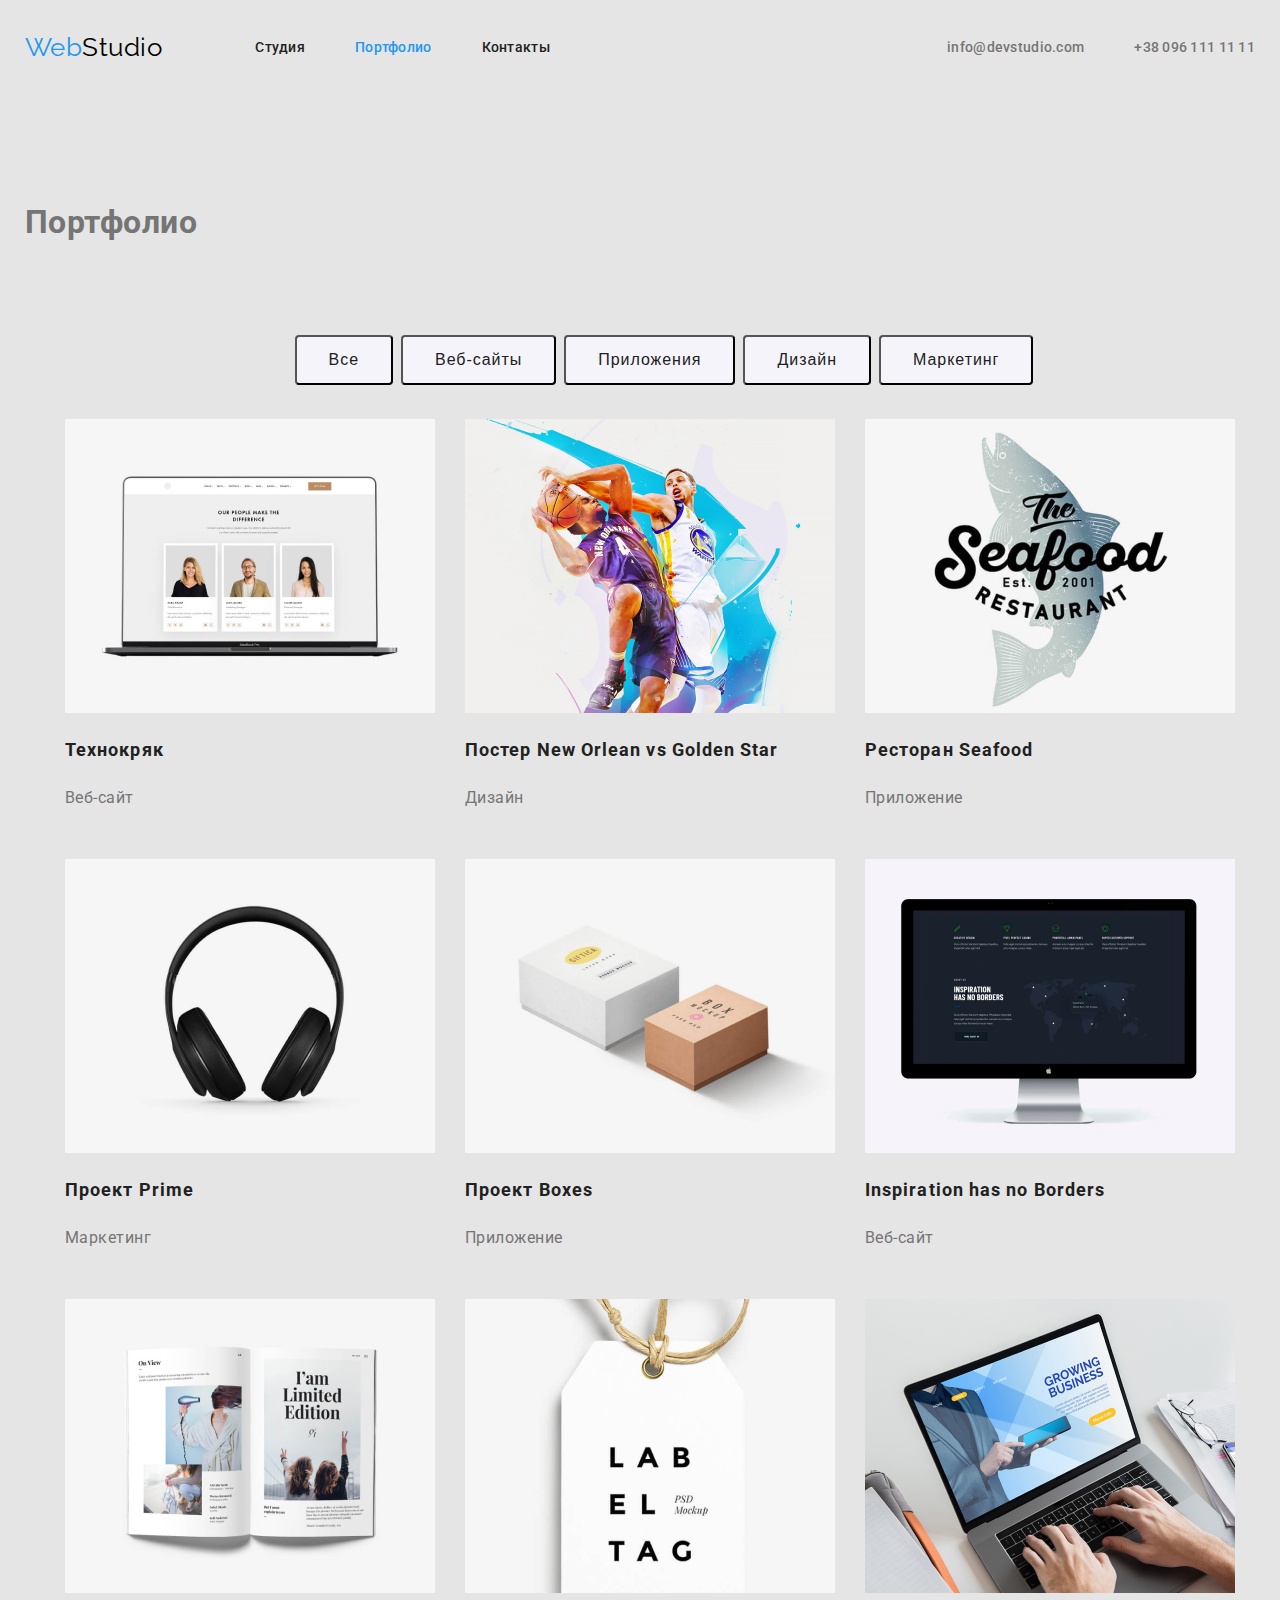
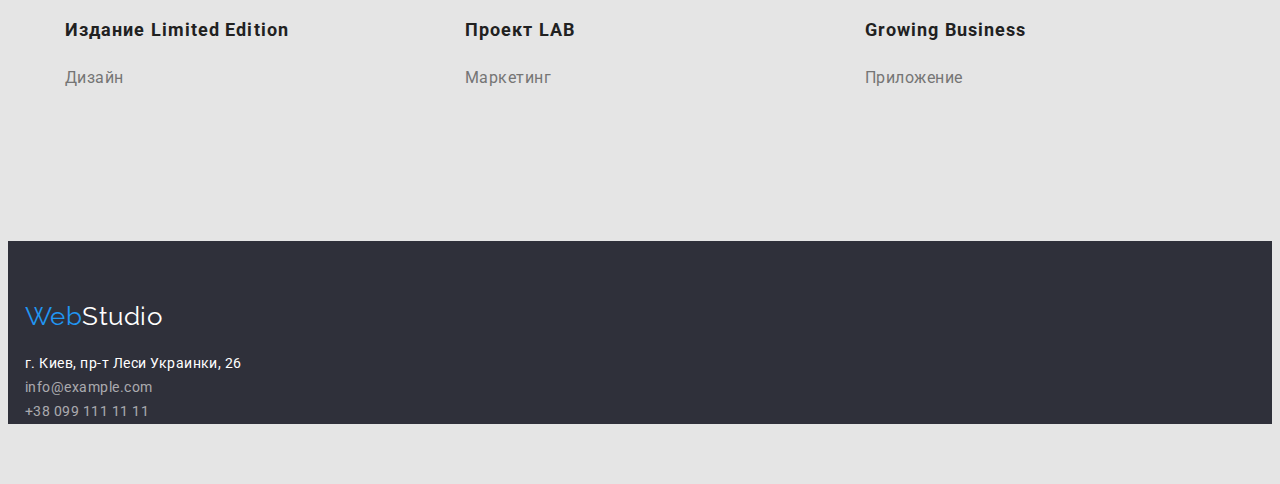
==== portfolio.html @ 5d970d2f "div flex button" ====
<!DOCTYPE html>
<html lang="ru">
<head>
    <meta charset="UTF-8">
    <meta name="viewport" content="width=device-width, initial-scale=1.0">
    <title>Document</title>
    <link rel="preconnect" href="https://fonts.googleapis.com">
    <link rel="preconnect" href="https://fonts.gstatic.com" crossorigin>
    <link 
        href="https://fonts.googleapis.com/css2?family=Raleway:wght@700&family=Roboto:wght@400;500;700;900&display=swap" rel="stylesheet">
    <link rel="stylesheet" href="./css/styles.css">
</head>

<body>
   
    <header class="page-header">

        <div class="container main-nav">
            <a class="logo" href="#"> <span class="blue">Web</span><span class="studia">Studio</span> </a>

            <nav>
                
                <ul class="site-nav list">
                    <li class="item"><a href="./index.html" class="link">Студия</a></li>
                    <li class="item"><a href="./portfolio.html" class="link current">Портфолио</a></li>
                    <li class="item"><a href="" class="link">Контакты</a></li>
                </ul>

            </nav> 

                <ul class="auth-nav list">
                    <li class="item"><a href="mailto:info@devstudio.com" class="link">info@devstudio.com</a></li>
                    <li class="item"><a href="tel:+380961111111" class="link">+38 096 111 11 11</a></li>
                </ul>
        </div>
            
    </header>
<main>
    <section class="section">
       <div class="container">
            <h1>Портфолио</h1>

                <ul class="btm-portfolio">
                    <li class="elements"><button type="button" class="button secondary">Все</button></li>
                    <li class="elements"><button type="button" class="button secondary">Веб-сайты</button></li>
                    <li class="elements"><button type="button" class="button secondary">Приложения</button></li>
                    <li class="elements"><button type="button" class="button secondary">Дизайн</button></li>
                    <li class="elements"><button type="button" class="button secondary">Маркетинг</button></li>
                </ul>
            

            <ul class="work-list">
               
                <li class="cards">
                    <img src="./images/img(4).jpg" alt="ноутбук и три фотокарточки" width="370" height="294">
                        <h2 class="title">Технокряк</h2>
                        <p class="text">Веб-сайт</p>
                </li>
                <li class="cards">
                    <img src="./images/img(5).jpg" alt="игроки и басскетбольный мячь" width="370" height="294">
                        <h2 class="title">Постер New Orlean vs Golden Star</h2>
                        <p class="text">Дизайн</p>
                </li>
                <li class="cards">
                    <img src="./images/img(6).jpg" alt="лого ресторана" width="370" height="294">
                        <h2 class="title">Ресторан Seafood</h2>
                        <p class="text">Приложение</p>
                </li>
                <li class="cards">
                    <img src="./images/img(7).jpg" alt="наушники" width="370" height="294">
                        <h2 class="title">Проект Prime</h2>
                        <p class="text">Маркетинг</p>
                </li>
                <li class="cards">
                    <img src="./images/img(8).jpg" alt="две коробки" width="370" height="294">
                        <h2 class="title">Проект Boxes</h2>
                        <p class="text">Приложение</p>
                </li>
                <li class="cards">
                    <img src="./images/img(9).jpg" alt="монитор" width="370" height="294">
                        <h2 class="title">Inspiration has no Borders</h2>
                        <p class="text">Веб-сайт</p>
                </li>
                <li class="cards">
                    <img src="./images/img(10).jpg" alt="книга" width="370" height="294">
                        <h2 class="title">Издание Limited Edition</h2>
                        <p class="text">Дизайн</p>
                </li>
                <li class="cards">
                    <img src="./images/img(11).jpg" alt="лэйбл" width="370" height="294">
                        <h2 class="title">Проект LAB</h2>
                        <p class="text">Маркетинг</p>
                </li>
                <li class="cards">
                    <img src="./images/img(12).jpg" alt="робота за ноутбуком" width="370" height="294">
                        <h2 class="title">Growing Business</h2>
                        <p class="text">Приложение</p>
                </li>
            
            </ul>
        </div>

    </section>

</main>

<footer class="footer">

    <div class="container">

       <div class="logofooter">
        <a class="logo" href="#"> <span class="blue">Web</span><span class="studw">Studio</span> </a>
       </div>
        
        <address class="f-address">
            <ul class="addres-nav list">
            <li><a href="https://goo.gl/maps/xRzrUmFLyVwitiTe6" target="_blank"  rel="noopener noreferrer" class="add-link" >г. Киев, пр-т Леси Украинки, 26</a></li>
            <li><a href="mailto.info@example.com" class="link">info@example.com</a></li>
            <li><a href="tel:+380991111111" class="link">+38 099 111 11 11</a></li>
            </ul>
        </address>
    </div>

</footer>


</body>

</html>
---- css/styles.css ----
:root {
    --primary-tex-color: #757575;
    --title-tex-color: #212121;
    --accent-color: #2196F3;
    --primary-bg-color: #FFFFFF;
}

body{
    background-color: #E5E5E5;
    color: var(--primary-tex-color);
    font-family: Roboto, sans-serif;
    letter-spacing: 0.03em;
}

ul {
    list-style: none;
}

.page-header {
    border: 1px #ECECEC;
}

.container {
    width: 1230px;
    padding-left: 15px;
    padding-right: 15px;
    margin-left: auto;
    margin-right: auto;
}

.main-nav {
    display: flex;
    align-items: center;
}

.list {
    padding: 0;
    margin: 0;
   list-style: none;   
}
/* logo */
.logo {

    font-family: Raleway, sans-serif;
    font-size: 26px;
    line-height: 1.2;
    text-decoration: none;
}

.blue {color: var(--accent-color) ;}
.studia {color:#000000;}
.studw {color:var(--primary-bg-color) ;}

.logofooter {
    padding-top: 60px;
    padding-bottom: 20px;
}

/* site nav */
.site-nav {
    display: flex;
    margin-left: 93px;
}

.site-nav .item:not(:last-child) {
    margin-right: 50px;
}


.site-nav .link {
    display: block;
    padding-top: 32px;
    padding-bottom: 32px;

    color: var(--title-tex-color);
    font-weight: 500;
    font-size: 14px;
    line-height: 1.14;
    letter-spacing: 0.02em;
    text-decoration: none;}

.site-nav .link:hover, 
.site-nav .link:focus {
    color: var(--primary-tex-color);}

.site-nav .link.current {
    color: var(--accent-color);}


.auth-nav {
    display: flex;
    margin-left: auto;
}

.auth-nav .item + .item {
    margin-left: 50px;
}

.auth-nav .link {
    display: block;
    padding-top: 32px;
    padding-bottom: 32px;

    color: var(--primary-tex-color);
    font-weight: 500;
    font-size: 14px;
    line-height: 1.14;
    letter-spacing: 0.02em;
    text-decoration: none}

.auth-nav .link:hover,
.auth-nav .link:focus {
    color: var(--accent-color);}


/* hero */

.hero-title {
    margin-left: 452px;
    margin-bottom: 30px; 
    width: 696px;
    height: 120px;
    top: 280px;
    color: var(--primary-bg-color);
    font-weight: 900;
    font-size: 44px;
    line-height: 1.4;
    letter-spacing: 0.06em;
    text-align: center;
    text-transform: uppercase;
}



/* section */
.section {
    padding-top: 94px;
    padding-bottom: 116px;
}


.section-title {
    margin-top: 0;
    margin-bottom: 50px;
    color: var(--title-tex-color);
    font-weight: 700;
    font-size: 36px;
    line-height: 1.2;
    text-transform: uppercase;
    text-align: center;}

/* feature */

.feature-list {
    display: flex;
}

.feature-list .title {
    color: var(--title-tex-color);
    font-weight: 500;
    font-size: 16px;
    line-height: 1.2;
    text-align: start;
    text-transform: uppercase;
}

.feature-list .cards {
    margin-left: 30px;
}

.feature-list .text {
    font-size: 14px;
    line-height: 1.71;
}

.main-title {
    width: 1170px;
    text-align:left;
    margin-right: 30px;
}

.main-title .title {
    width: 270px;
    text-align: left;
}

/* worker */
.worker-list {
    display: flex;
}

.work {
    margin-right: 30px;
}

.work:nth-child(3n) {
    margin-bottom: 0;
}

.worker-list .title {
    margin-top: 0; 
    margin-bottom: 10px;
    color: var(--title-tex-color);
    font-weight: 500;
    font-size: 16px;
    line-height: 1.2;
    text-align: center;
}

.worker-list .text {
    margin-top: 0;
    margin-bottom: 30px;
    font-size: 16px;
    line-height: 1.2;
    text-align: center;
}


/* works */
.workers {
    background-color: #F5F4FA;
}

/* button */
.button {
    color: var(--primary-bg-color);
    background-color: var(--accent-color);
    border-radius: 4px;
    padding: 10px 32px;
    font-weight: 700;
    font-size: 16px;
    line-height: 1.88;
    display: flex;
    align-items: center;
    text-align: center;
    letter-spacing: 0.06em;
    cursor: pointer;
}


.button.secondary{
    display: inline;
    color: var(--title-tex-color);
    background-color: #F5F4FA;
    font-weight: 500;
    font-size: 16px;
    line-height: 1.62;
    text-align: center;
}

.button.secondary:hover,
.button.secondary:focus {
    color: var(--primary-bg-color);
    background-color: var(--accent-color);
}

.btm-portfolio {
    display: flex;
    justify-content: center;
    margin-top: 94px;
    margin-bottom: 34px;
    
}

.elements {
    margin-left: 8px;
}
/* footer */

.addres-nav .link {
    font-style: normal;
    font-size: 14px;
    line-height: 1.71;
    color: rgba(255, 255, 255, 0.6);
    text-decoration: none;}

.addres-nav .add-link {
    font-style: normal;
    font-size: 14px;
    line-height: 1.71;
    color: var(--primary-bg-color);
    text-decoration: none;}

.addres-nav .link:hover,
.addres-nav .link:focus {
    color: var(--accent-color);}

.addres-nav .add-link:hover,
.addres-nav .add-link:focus {
    color: var(--accent-color);
}


.footer {
    background-color: #2F303A;
}
   
.f-address {
    margin-bottom: 60px;
}
/* portfolio */

.work-list {
    display: flex;
    flex-wrap: wrap;
}

.work-list .cards {
    width: 370px;
    margin-right: 30px;
    margin-bottom: 30px;
}

.work-list .cards:nth-child(3n) {
    margin-right: 0;
}

.work-list .cards:nth-last-child(-n + 3) {
    margin-bottom: 0;
}

.work-list .title {
    color: var(--title-tex-color);
    font-weight: 700;
    font-size: 18px;
    line-height: 2;
    letter-spacing: 0.06em;
}

.work-list .text {
    color: var(--primary-tex-color);
    font-size: 16px;
    line-height: 1.8;
}
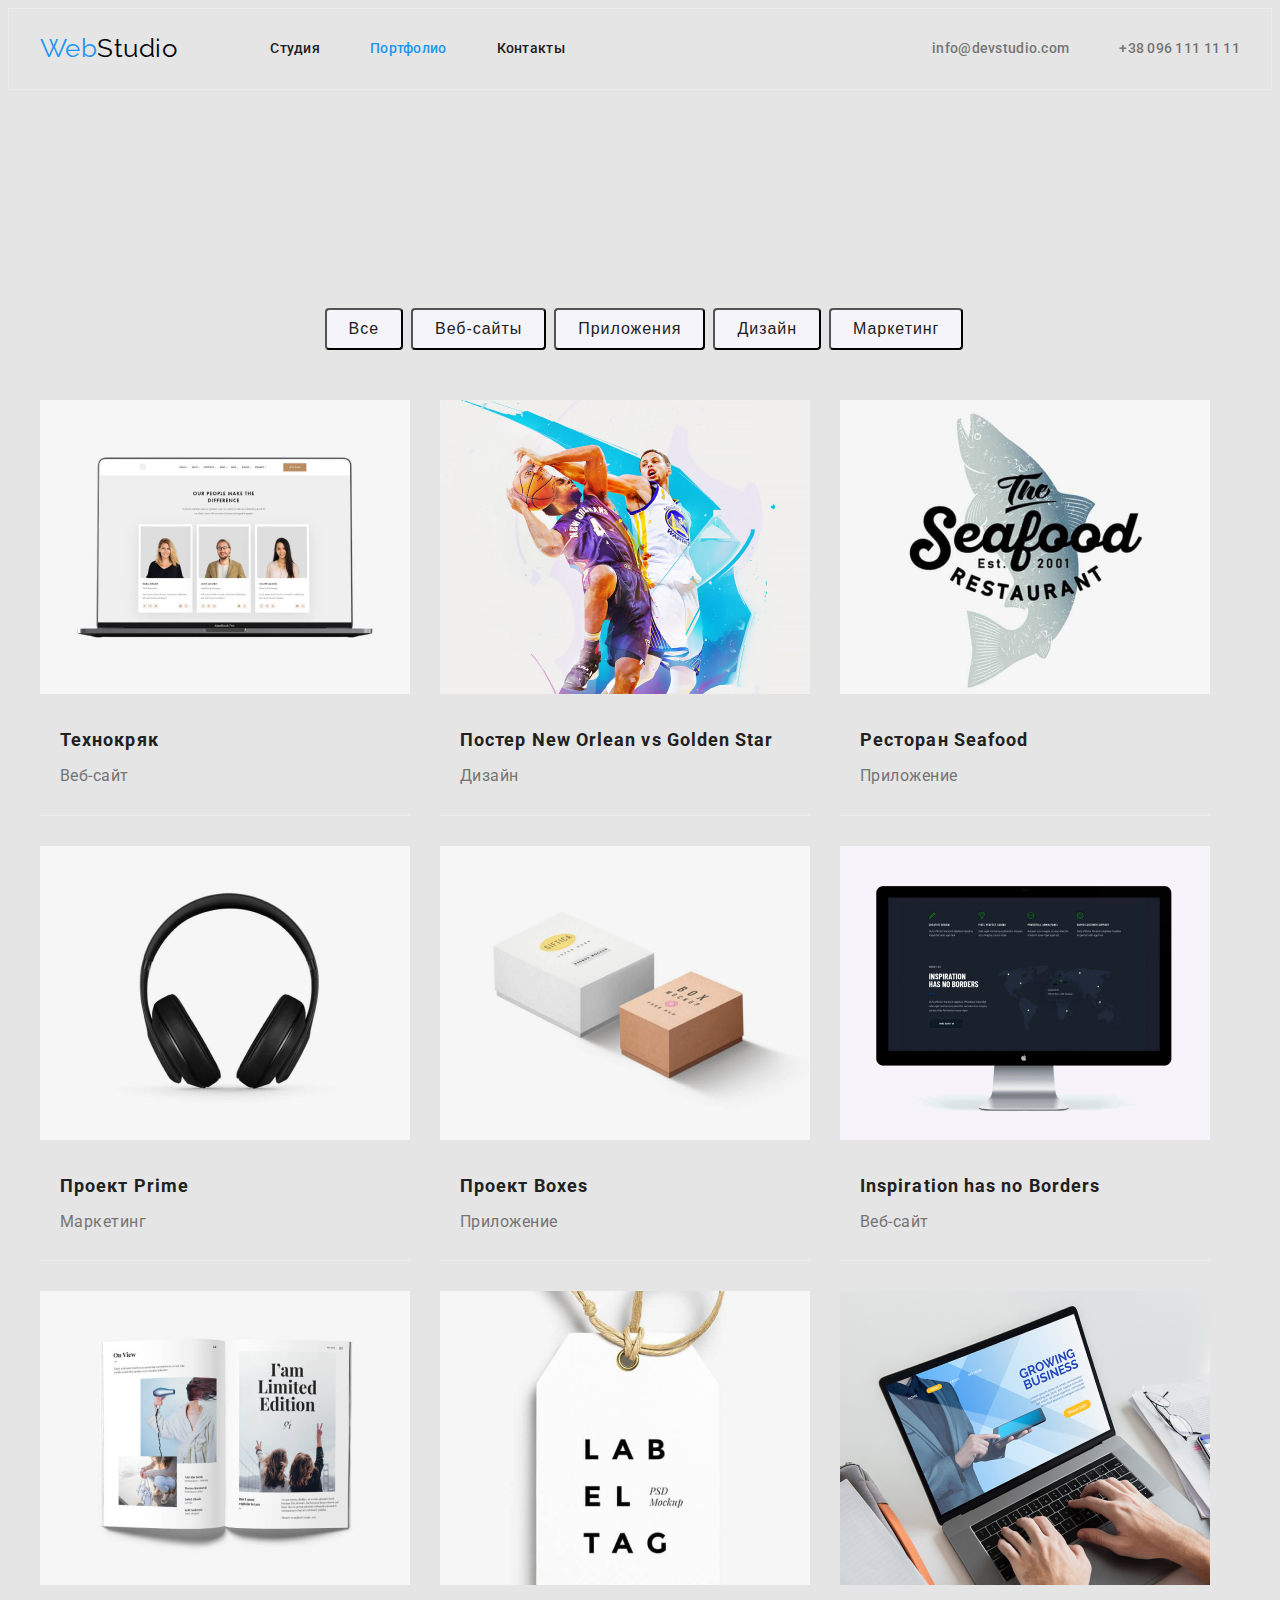
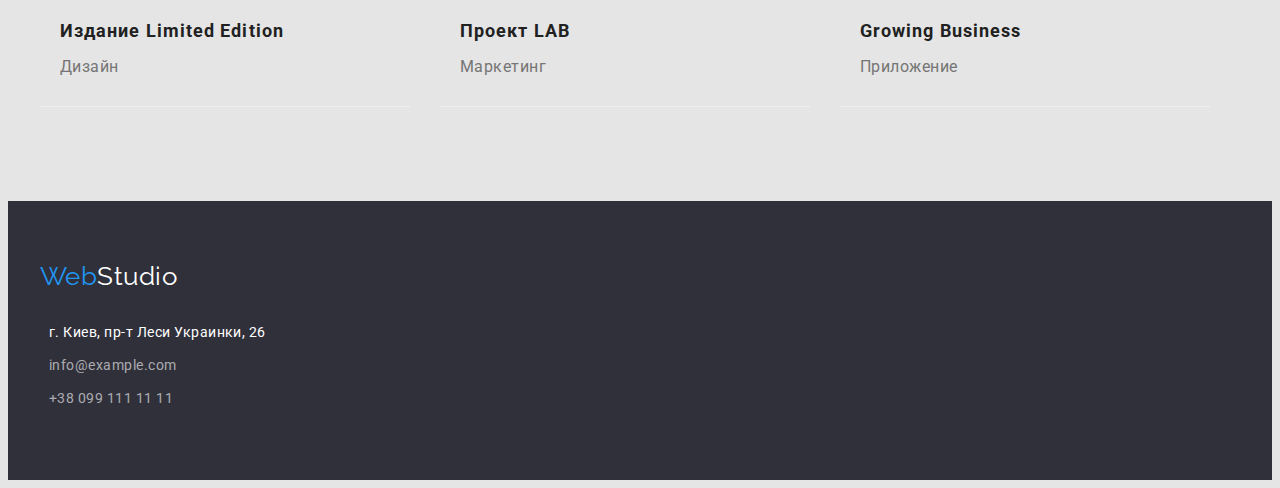
==== commit 893b708b: "padding. center. portfolio. normolaise" ====
--- a/portfolio.html
+++ b/portfolio.html
@@ -1,129 +1,216 @@
 <!DOCTYPE html>
 <html lang="ru">
-<head>
-    <meta charset="UTF-8">
-    <meta name="viewport" content="width=device-width, initial-scale=1.0">
+  <head>
+    <meta charset="UTF-8" />
+    <meta name="viewport" content="width=device-width, initial-scale=1.0" />
     <title>Document</title>
-    <link rel="preconnect" href="https://fonts.googleapis.com">
-    <link rel="preconnect" href="https://fonts.gstatic.com" crossorigin>
-    <link 
-        href="https://fonts.googleapis.com/css2?family=Raleway:wght@700&family=Roboto:wght@400;500;700;900&display=swap" rel="stylesheet">
-    <link rel="stylesheet" href="./css/styles.css">
-</head>
-
-<body>
-   
+    <link rel="preconnect" href="https://fonts.googleapis.com" />
+    <link rel="preconnect" href="https://fonts.gstatic.com" crossorigin />
+    <link
+      href="https://fonts.googleapis.com/css2?family=Raleway:wght@700&family=Roboto:wght@400;500;700;900&display=swap"
+      rel="stylesheet"
+    />
+    <link rel="stylesheet" href="https://cdnjs.cloudflare.com/ajax/libs/modern-normalize/1.1.0/modern-normalize.min.css" integrity="sha512-wpPYUAdjBVSE4KJnH1VR1HeZfpl1ub8YT/NKx4PuQ5NmX2tKuGu6U/JRp5y+Y8XG2tV+wKQpNHVUX03MfMFn9Q==" crossorigin="anonymous" referrerpolicy="no-referrer" />
+    <link rel="stylesheet" href="./css/styles.css" />
+  </head>
+
+  <body>
     <header class="page-header">
-
-        <div class="container main-nav">
-            <a class="logo" href="#"> <span class="blue">Web</span><span class="studia">Studio</span> </a>
-
-            <nav>
-                
-                <ul class="site-nav list">
-                    <li class="item"><a href="./index.html" class="link">Студия</a></li>
-                    <li class="item"><a href="./portfolio.html" class="link current">Портфолио</a></li>
-                    <li class="item"><a href="" class="link">Контакты</a></li>
-                </ul>
-
-            </nav> 
-
-                <ul class="auth-nav list">
-                    <li class="item"><a href="mailto:info@devstudio.com" class="link">info@devstudio.com</a></li>
-                    <li class="item"><a href="tel:+380961111111" class="link">+38 096 111 11 11</a></li>
-                </ul>
+      <div class="container main-nav">
+        <a class="logo" href="#">
+          <span class="blue">Web</span><span class="studia">Studio</span>
+        </a>
+
+        <nav>
+          <ul class="site-nav list">
+            <li class="item"><a href="./index.html" class="link">Студия</a></li>
+            <li class="item">
+              <a href="./portfolio.html" class="link current">Портфолио</a>
+            </li>
+            <li class="item"><a href="" class="link">Контакты</a></li>
+          </ul>
+        </nav>
+
+        <ul class="auth-nav list">
+          <li class="item">
+            <a href="mailto:info@devstudio.com" class="link"
+              >info@devstudio.com</a
+            >
+          </li>
+          <li class="item">
+            <a href="tel:+380961111111" class="link">+38 096 111 11 11</a>
+          </li>
+        </ul>
+      </div>
+    </header>
+    <main>
+      <section class="section">
+        <div class="container">
+          <!-- <h1>Портфолио</h1> -->
+
+          <ul class="btm-portfolio">
+            <li class="elements">
+              <button type="button" class="button secondary">Все</button>
+            </li>
+            <li class="elements">
+              <button type="button" class="button secondary">Веб-сайты</button>
+            </li>
+            <li class="elements">
+              <button type="button" class="button secondary">Приложения</button>
+            </li>
+            <li class="elements">
+              <button type="button" class="button secondary">Дизайн</button>
+            </li>
+            <li class="elements">
+              <button type="button" class="button secondary">Маркетинг</button>
+            </li>
+          </ul>
+
+          <ul class="work-list">
+            <li class="cards">
+              <img
+                src="./images/img(4).jpg"
+                alt="ноутбук и три фотокарточки"
+                width="370"
+                height="294"
+              />
+              <div class="card-text">
+                <h2 class="title">Технокряк</h2>
+                <p class="text">Веб-сайт</p>
+              </div>
+            </li>
+            <li class="cards">
+              <img
+                src="./images/img(5).jpg"
+                alt="игроки и басскетбольный мячь"
+                width="370"
+                height="294"
+              />
+              <div class="card-text">
+                <h2 class="title">Постер New Orlean vs Golden Star</h2>
+                <p class="text">Дизайн</p>
+              </div>
+            </li>
+            <li class="cards">
+              <img
+                src="./images/img(6).jpg"
+                alt="лого ресторана"
+                width="370"
+                height="294"
+              />
+              <div class="card-text">
+                <h2 class="title">Ресторан Seafood</h2>
+                <p class="text">Приложение</p>
+              </div>
+            </li>
+            <li class="cards">
+              <img
+                src="./images/img(7).jpg"
+                alt="наушники"
+                width="370"
+                height="294"
+              />
+              <div class="card-text">
+                <h2 class="title">Проект Prime</h2>
+                <p class="text">Маркетинг</p>
+              </div> 
+            </li>
+            <li class="cards">
+              <img
+                src="./images/img(8).jpg"
+                alt="две коробки"
+                width="370"
+                height="294"
+              />
+              <div class="card-text">
+                <h2 class="title">Проект Boxes</h2>
+                <p class="text">Приложение</p>
+              </div>
+            </li>
+            <li class="cards">
+              <img
+                src="./images/img(9).jpg"
+                alt="монитор"
+                width="370"
+                height="294"
+              />
+              <div class="card-text">
+                <h2 class="title">Inspiration has no Borders</h2>
+                <p class="text">Веб-сайт</p>
+              </div>
+            </li>
+            <li class="cards">
+              <img
+                src="./images/img(10).jpg"
+                alt="книга"
+                width="370"
+                height="294"
+              />
+              <div class="card-text">
+                <h2 class="title">Издание Limited Edition</h2>
+                <p class="text">Дизайн</p>
+              </div>
+            </li>
+
+            <li class="cards">
+              <img
+                src="./images/img(11).jpg"
+                alt="лэйбл"
+                width="370"
+                height="294"
+              />
+              <div class="card-text">
+                <h2 class="title">Проект LAB</h2>
+                <p class="text">Маркетинг</p>
+              </div>
+            </li>
+            <li class="cards">
+              <img
+                src="./images/img(12).jpg"
+                alt="робота за ноутбуком"
+                width="370"
+                height="294"
+              />
+              <div class="card-text">
+                <h2 class="title">Growing Business</h2>
+                <p class="text">Приложение</p>
+              </div>
+            </li>
+          </ul>
         </div>
-            
-    </header>
-<main>
-    <section class="section">
-       <div class="container">
-            <h1>Портфолио</h1>
-
-                <ul class="btm-portfolio">
-                    <li class="elements"><button type="button" class="button secondary">Все</button></li>
-                    <li class="elements"><button type="button" class="button secondary">Веб-сайты</button></li>
-                    <li class="elements"><button type="button" class="button secondary">Приложения</button></li>
-                    <li class="elements"><button type="button" class="button secondary">Дизайн</button></li>
-                    <li class="elements"><button type="button" class="button secondary">Маркетинг</button></li>
-                </ul>
-            
-
-            <ul class="work-list">
-               
-                <li class="cards">
-                    <img src="./images/img(4).jpg" alt="ноутбук и три фотокарточки" width="370" height="294">
-                        <h2 class="title">Технокряк</h2>
-                        <p class="text">Веб-сайт</p>
-                </li>
-                <li class="cards">
-                    <img src="./images/img(5).jpg" alt="игроки и басскетбольный мячь" width="370" height="294">
-                        <h2 class="title">Постер New Orlean vs Golden Star</h2>
-                        <p class="text">Дизайн</p>
-                </li>
-                <li class="cards">
-                    <img src="./images/img(6).jpg" alt="лого ресторана" width="370" height="294">
-                        <h2 class="title">Ресторан Seafood</h2>
-                        <p class="text">Приложение</p>
-                </li>
-                <li class="cards">
-                    <img src="./images/img(7).jpg" alt="наушники" width="370" height="294">
-                        <h2 class="title">Проект Prime</h2>
-                        <p class="text">Маркетинг</p>
-                </li>
-                <li class="cards">
-                    <img src="./images/img(8).jpg" alt="две коробки" width="370" height="294">
-                        <h2 class="title">Проект Boxes</h2>
-                        <p class="text">Приложение</p>
-                </li>
-                <li class="cards">
-                    <img src="./images/img(9).jpg" alt="монитор" width="370" height="294">
-                        <h2 class="title">Inspiration has no Borders</h2>
-                        <p class="text">Веб-сайт</p>
-                </li>
-                <li class="cards">
-                    <img src="./images/img(10).jpg" alt="книга" width="370" height="294">
-                        <h2 class="title">Издание Limited Edition</h2>
-                        <p class="text">Дизайн</p>
-                </li>
-                <li class="cards">
-                    <img src="./images/img(11).jpg" alt="лэйбл" width="370" height="294">
-                        <h2 class="title">Проект LAB</h2>
-                        <p class="text">Маркетинг</p>
-                </li>
-                <li class="cards">
-                    <img src="./images/img(12).jpg" alt="робота за ноутбуком" width="370" height="294">
-                        <h2 class="title">Growing Business</h2>
-                        <p class="text">Приложение</p>
-                </li>
-            
-            </ul>
+      </section>
+    </main>
+
+    <footer class="footer">
+      <div class="container">
+        <div class="logofooter">
+          <a class="logo" href="#">
+            <span class="blue">Web</span><span class="studw">Studio</span>
+          </a>
         </div>
 
-    </section>
-
-</main>
-
-<footer class="footer">
-
-    <div class="container">
-
-       <div class="logofooter">
-        <a class="logo" href="#"> <span class="blue">Web</span><span class="studw">Studio</span> </a>
-       </div>
-        
         <address class="f-address">
-            <ul class="addres-nav list">
-            <li><a href="https://goo.gl/maps/xRzrUmFLyVwitiTe6" target="_blank"  rel="noopener noreferrer" class="add-link" >г. Киев, пр-т Леси Украинки, 26</a></li>
-            <li><a href="mailto.info@example.com" class="link">info@example.com</a></li>
-            <li><a href="tel:+380991111111" class="link">+38 099 111 11 11</a></li>
-            </ul>
+          <ul class="addres-nav list">
+            <li class="f-element">
+              <a
+                href="https://goo.gl/maps/xRzrUmFLyVwitiTe6"
+                target="_blank"
+                rel="noopener noreferrer"
+                class="add-link"
+                >г. Киев, пр-т Леси Украинки, 26</a
+              >
+            </li>
+            <li class="f-element">
+              <a href="mailto.info@example.com" class="link"
+                >info@example.com</a
+              >
+            </li>
+            <li class="f-element">
+              <a href="tel:+380991111111" class="link">+38 099 111 11 11</a>
+            </li>
+          </ul>
         </address>
-    </div>
-
-</footer>
-
-
-</body>
-
-</html>+      </div>
+    </footer>
+  </body>
+</html>
--- a/css/styles.css
+++ b/css/styles.css
@@ -12,16 +12,18 @@
     letter-spacing: 0.03em;
 }
 
-ul {
+ul,p, h2 {
     list-style: none;
+    margin: 0;
+    padding: 0;
 }
 
 .page-header {
-    border: 1px #ECECEC;
+    border: 1px solid #ECECEC;
 }
 
 .container {
-    width: 1230px;
+    width: 1200px;
     padding-left: 15px;
     padding-right: 15px;
     margin-left: auto;
@@ -31,6 +33,7 @@
 .main-nav {
     display: flex;
     align-items: center;
+    outline: to;
 }
 
 .list {
@@ -116,38 +119,40 @@
 /* hero */
 
 .hero-title {
-    margin-left: 452px;
-    margin-bottom: 30px; 
-    width: 696px;
-    height: 120px;
-    top: 280px;
+    max-width: 696px;
+    margin: 0 auto;
     color: var(--primary-bg-color);
     font-weight: 900;
     font-size: 44px;
     line-height: 1.4;
     letter-spacing: 0.06em;
-    text-align: center;
     text-transform: uppercase;
-}
-
+    text-align: center;
+}
 
 
 /* section */
 .section {
     padding-top: 94px;
-    padding-bottom: 116px;
+    padding-bottom: 94px;
 }
 
 
 .section-title {
     margin-top: 0;
     margin-bottom: 50px;
+    width: 1170px;
     color: var(--title-tex-color);
     font-weight: 700;
     font-size: 36px;
     line-height: 1.2;
-    text-transform: uppercase;
-    text-align: center;}
+    text-align: center;
+}
+
+.section.images {
+    padding-top: 0px;
+}
+
 
 /* feature */
 
@@ -157,7 +162,7 @@
 
 .feature-list .title {
     color: var(--title-tex-color);
-    font-weight: 500;
+    font-weight: 700;
     font-size: 16px;
     line-height: 1.2;
     text-align: start;
@@ -165,7 +170,7 @@
 }
 
 .feature-list .cards {
-    margin-left: 30px;
+    margin-right: 30px;
 }
 
 .feature-list .text {
@@ -179,10 +184,6 @@
     margin-right: 30px;
 }
 
-.main-title .title {
-    width: 270px;
-    text-align: left;
-}
 
 /* worker */
 .worker-list {
@@ -223,6 +224,9 @@
 
 /* button */
 .button {
+    margin: 0 auto;
+    margin-top: 30px;
+    display: block;
     color: var(--primary-bg-color);
     background-color: var(--accent-color);
     border-radius: 4px;
@@ -239,6 +243,7 @@
 
 
 .button.secondary{
+    padding: 6px 22px;
     display: inline;
     color: var(--title-tex-color);
     background-color: #F5F4FA;
@@ -258,8 +263,7 @@
     display: flex;
     justify-content: center;
     margin-top: 94px;
-    margin-bottom: 34px;
-    
+    margin-bottom: 50px;
 }
 
 .elements {
@@ -296,8 +300,14 @@
 }
    
 .f-address {
-    margin-bottom: 60px;
-}
+    padding-bottom: 60px;
+}
+
+.f-element {
+    margin: 9px;
+}
+
+
 /* portfolio */
 
 .work-list {
@@ -309,6 +319,7 @@
     width: 370px;
     margin-right: 30px;
     margin-bottom: 30px;
+    border-bottom: 1px solid #EEEEEE;
 }
 
 .work-list .cards:nth-child(3n) {
@@ -332,3 +343,16 @@
     font-size: 16px;
     line-height: 1.8;
 }
+
+.card-text {
+    padding: 24px 20px;
+}
+
+.card-text .title {
+    margin-bottom: 4px;}
+/* .
+}
+
+.card-text .text {
+    margin-bottom: 20px;
+} */
